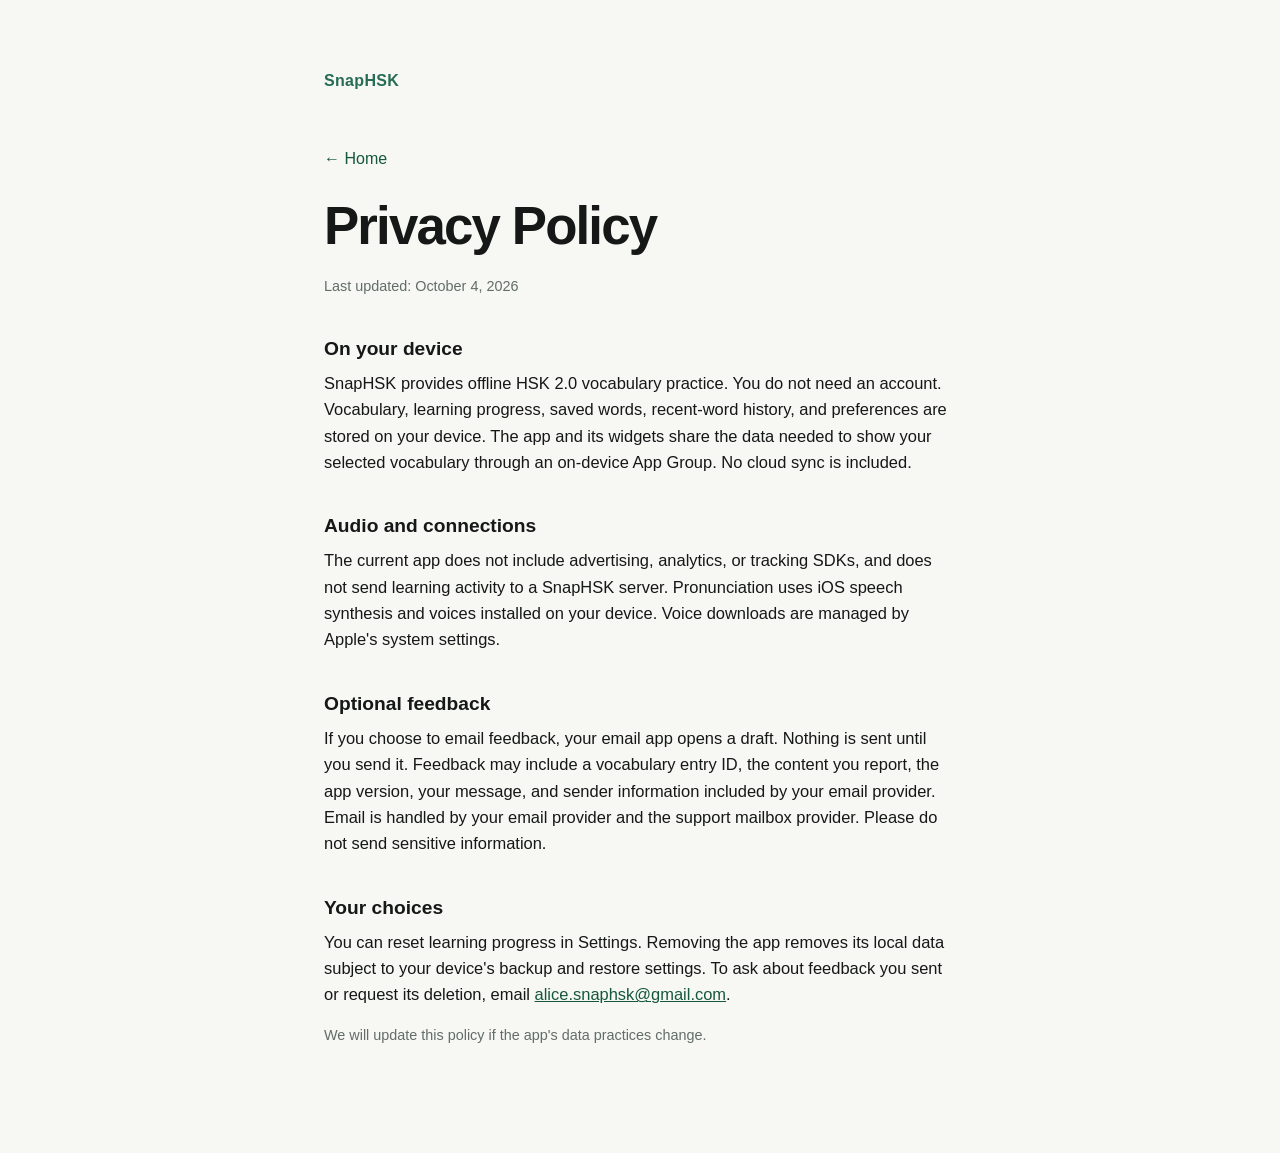
==== privacy/index.html @ f60e9fff "Add SnapHSK privacy policy" ====
<!doctype html>
<html lang="en">
<head>
  <meta charset="utf-8">
  <meta name="viewport" content="width=device-width, initial-scale=1">
  <meta name="description" content="SnapHSK Privacy Policy: local learning data, speech, and optional email feedback.">
  <title>Privacy Policy · SnapHSK</title>
  <link rel="stylesheet" href="../styles.css">
</head>
<body>
  <main class="page">
    <p class="brand">SnapHSK</p>
    <a class="back" href="../">← Home</a>
    <h1>Privacy Policy</h1>
    <p class="small">Last updated: October 4, 2026</p>

    <h2>On your device</h2>
    <p>SnapHSK provides offline HSK 2.0 vocabulary practice. You do not need an account. Vocabulary, learning progress, saved words, recent-word history, and preferences are stored on your device. The app and its widgets share the data needed to show your selected vocabulary through an on-device App Group. No cloud sync is included.</p>

    <h2>Audio and connections</h2>
    <p>The current app does not include advertising, analytics, or tracking SDKs, and does not send learning activity to a SnapHSK server. Pronunciation uses iOS speech synthesis and voices installed on your device. Voice downloads are managed by Apple's system settings.</p>

    <h2>Optional feedback</h2>
    <p>If you choose to email feedback, your email app opens a draft. Nothing is sent until you send it. Feedback may include a vocabulary entry ID, the content you report, the app version, your message, and sender information included by your email provider. Email is handled by your email provider and the support mailbox provider. Please do not send sensitive information.</p>

    <h2>Your choices</h2>
    <p>You can reset learning progress in Settings. Removing the app removes its local data subject to your device's backup and restore settings. To ask about feedback you sent or request its deletion, email <a href="mailto:alice.snaphsk@gmail.com">alice.snaphsk@gmail.com</a>.</p>

    <p class="small">We will update this policy if the app's data practices change.</p>
  </main>
</body>
</html>
---- styles.css ----
:root { color-scheme: light dark; font-family: -apple-system, BlinkMacSystemFont, "Segoe UI", sans-serif; }
* { box-sizing: border-box; }
body { margin: 0; background: #f7f7f4; color: #151816; }
.page { max-width: 680px; margin: 0 auto; padding: 68px 24px 90px; }
.brand { margin: 0 0 56px; color: #276c54; font-size: 1rem; font-weight: 750; letter-spacing: .02em; }
h1 { max-width: 600px; margin: 0 0 20px; font-size: clamp(2.2rem, 7vw, 3.3rem); line-height: 1.12; letter-spacing: -.035em; }
h2 { margin: 40px 0 10px; font-size: 1.2rem; }
p, li { font-size: 1.03rem; line-height: 1.6; }
p { margin: 0 0 16px; }
.intro { color: #52605a; font-size: 1.16rem; }
.links { display: grid; gap: 10px; margin: 38px 0 50px; }
.links a { display: flex; justify-content: space-between; align-items: center; padding: 17px 18px; border: 1px solid #d9dfd9; border-radius: 14px; background: #fff; color: #15583c; font-weight: 650; text-decoration: none; }
a { color: #15583c; }
a:focus-visible { outline: 3px solid #1f8360; outline-offset: 3px; }
.back { display: inline-block; margin-bottom: 28px; text-decoration: none; }
.small { color: #626d66; font-size: .9rem; }
@media (prefers-color-scheme: dark) {
  body { background: #101411; color: #f4f5f1; }
  .brand, a, .links a { color: #8cdeb3; }
  .intro, .small { color: #a4b0a7; }
  .links a { background: #1a211b; border-color: #36443a; }
}
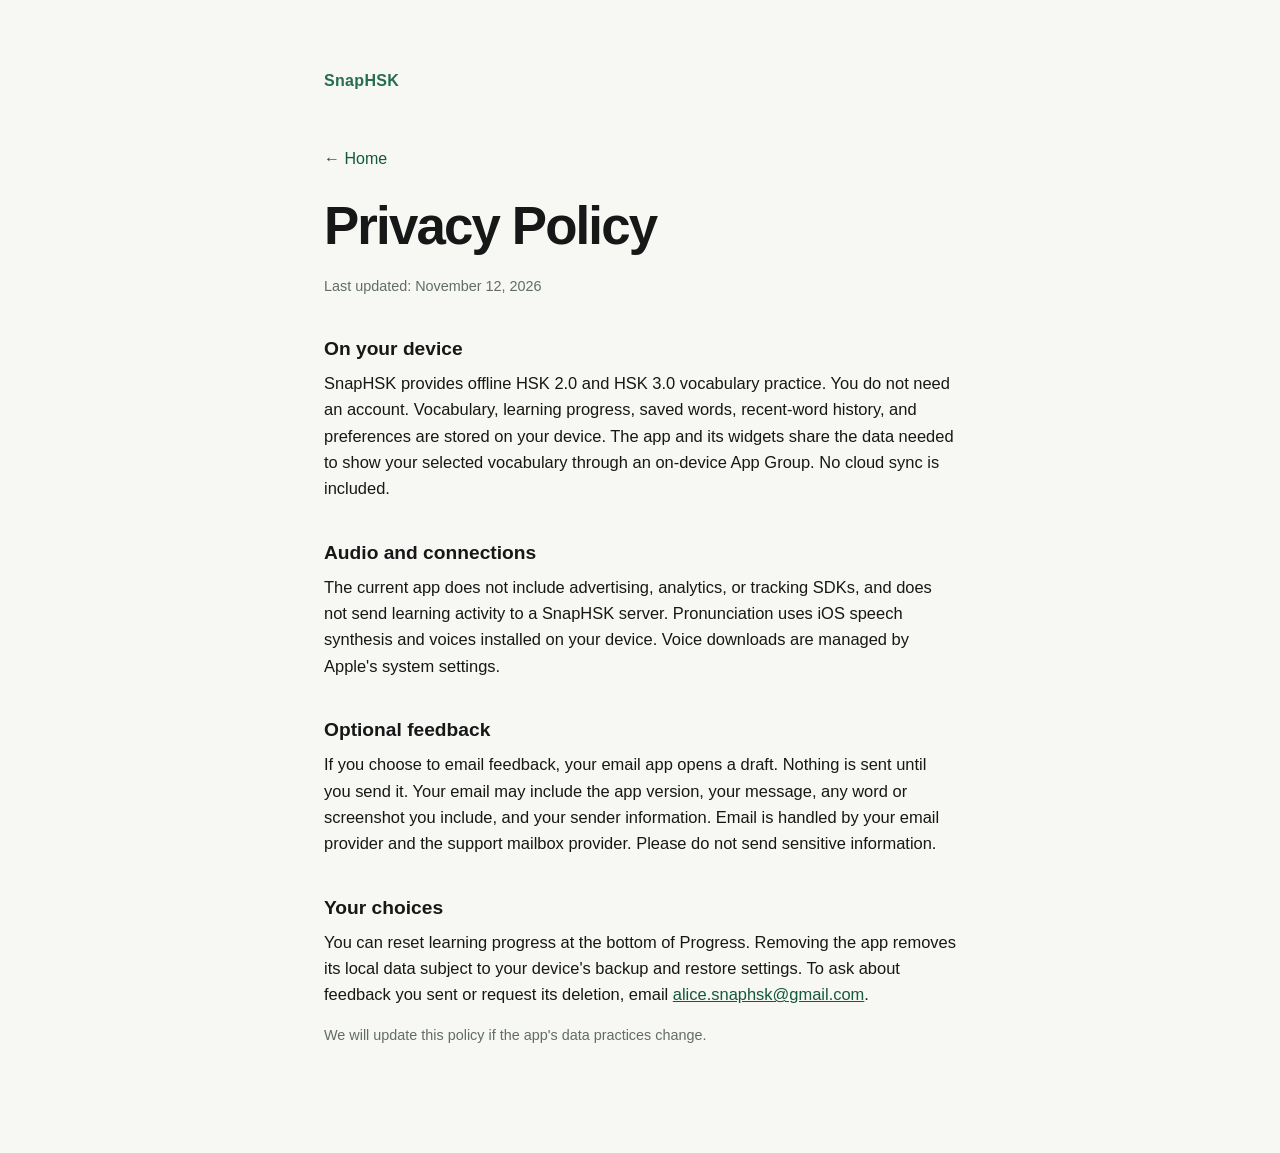
==== commit a3772922: "Update privacy policy for HSK 3.0 and current app settings" ====
--- a/privacy/index.html
+++ b/privacy/index.html
@@ -12,19 +12,19 @@
     <p class="brand">SnapHSK</p>
     <a class="back" href="../">← Home</a>
     <h1>Privacy Policy</h1>
-    <p class="small">Last updated: October 4, 2026</p>
+    <p class="small">Last updated: November 12, 2026</p>
 
     <h2>On your device</h2>
-    <p>SnapHSK provides offline HSK 2.0 vocabulary practice. You do not need an account. Vocabulary, learning progress, saved words, recent-word history, and preferences are stored on your device. The app and its widgets share the data needed to show your selected vocabulary through an on-device App Group. No cloud sync is included.</p>
+    <p>SnapHSK provides offline HSK 2.0 and HSK 3.0 vocabulary practice. You do not need an account. Vocabulary, learning progress, saved words, recent-word history, and preferences are stored on your device. The app and its widgets share the data needed to show your selected vocabulary through an on-device App Group. No cloud sync is included.</p>
 
     <h2>Audio and connections</h2>
     <p>The current app does not include advertising, analytics, or tracking SDKs, and does not send learning activity to a SnapHSK server. Pronunciation uses iOS speech synthesis and voices installed on your device. Voice downloads are managed by Apple's system settings.</p>
 
     <h2>Optional feedback</h2>
-    <p>If you choose to email feedback, your email app opens a draft. Nothing is sent until you send it. Feedback may include a vocabulary entry ID, the content you report, the app version, your message, and sender information included by your email provider. Email is handled by your email provider and the support mailbox provider. Please do not send sensitive information.</p>
+    <p>If you choose to email feedback, your email app opens a draft. Nothing is sent until you send it. Your email may include the app version, your message, any word or screenshot you include, and your sender information. Email is handled by your email provider and the support mailbox provider. Please do not send sensitive information.</p>
 
     <h2>Your choices</h2>
-    <p>You can reset learning progress in Settings. Removing the app removes its local data subject to your device's backup and restore settings. To ask about feedback you sent or request its deletion, email <a href="mailto:alice.snaphsk@gmail.com">alice.snaphsk@gmail.com</a>.</p>
+    <p>You can reset learning progress at the bottom of Progress. Removing the app removes its local data subject to your device's backup and restore settings. To ask about feedback you sent or request its deletion, email <a href="mailto:alice.snaphsk@gmail.com">alice.snaphsk@gmail.com</a>.</p>
 
     <p class="small">We will update this policy if the app's data practices change.</p>
   </main>
